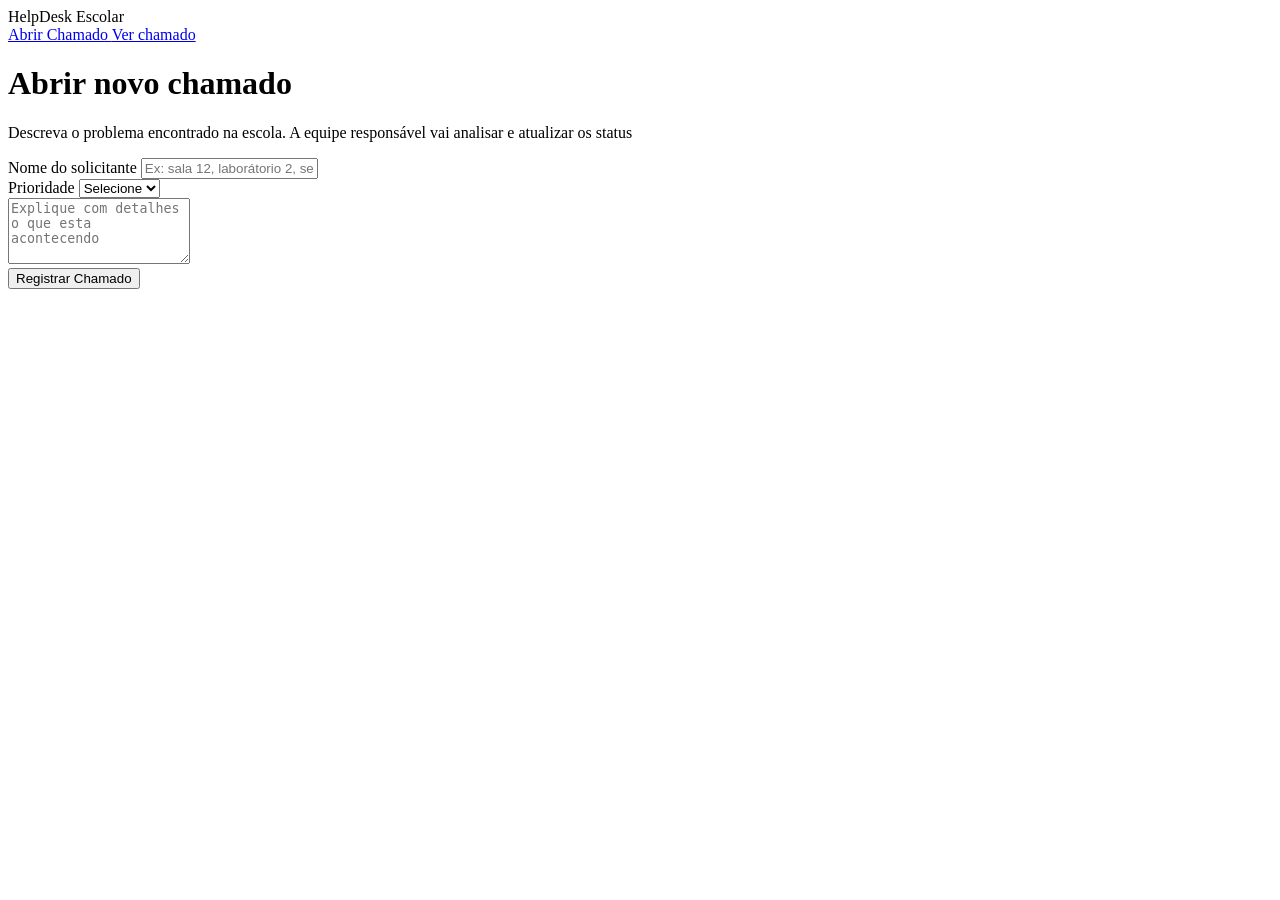
==== index.html @ 27950231 "first commit" ====
<!doctype html>
<html lang="pt-br">
  <head>
    <meta charset="utf-8">
    <meta name="viewport" content="width=device-width, initial-scale=1">
    <title>HelpDesk Escolar - Abrir Chamado</title>
    <link href="style.css" rel="stylesheet" integrity="sha384-sRIl4kxILFvY47J16cr9ZwB07vP4J8+LH7qKQnuqkuIAvNWLzeN8tE5YBujZqJLB" crossorigin="anonymous">
  </head>
  <body>
    <header class="topo">
        <div class="topo">
            <span class="topo conteudo">HelpDesk Escolar</span>
            <nav class="topo-nav">
                <a href="index.html" class="ativo">
                    Abrir Chamado
                </a>
                <a href="chamados.html">Ver chamado</a>
            </nav>
        </div>
    </header>

    <main class="conteudo">
        <div class="cartao">
            <h1>Abrir novo chamado</h1>
            <p class="subtitulo">Descreva o problema encontrado na escola. A equipe responsável vai analisar e atualizar os status</p>
            <form id="form-chamado" novalidate>
                <div class="campo">
                    <label for="setor">Nome do solicitante</label>
                    <input type="text" id="setor" name="setor" placeholder="Ex: sala 12, laborátorio 2, secretaria" required>
                </div>

                <div class="campo">
                    <label for="prioridade">Prioridade</label>
                     <select name="prioridade" id="prioridade" required>
                        <option value="" disabled selected>Selecione</option>
                        <option value="Baixa">Baixa</option>
                        <option value="Média">Média</option>
                        <option value="Alta">Alta</option>
                    </select>
                </div>
                <div class="campo">
                    <label for="Descrição do produto"></label>
                    <textarea name="descricao" id="descricao" rows="4" placeholder="Explique com detalhes o que esta acontecendo" required></textarea>

                </div>
                <button type="submit" class="botao-principal">Registrar Chamado</button>
                <p id="mensagem-status" class="mensagem-status" role="status" aria-live="polite"></p>

            </form>
        </div>
    </main>
    
  </body>
</html>
---- style.css ----
@import url(https://fonts.googleapis.com/css2?family=Space+Grotesk:wght@500;600;700&family=Inter:wght@400;500;600&display=swap);

:root{
--tinta: #1B2430;
--tinta-suave: #4A5568;
--linha: #DDE2E8;
--fundo: #F4F6F8;
--superficie: #FFFFFF;
--sinal: #2F6F5E;
--sinal-fundo: #E7F1EE;
--alerta: #B5502F;
--foco: #2F6F5E;
}

*{
    box-sizing: border-box;
}

body {
    margin: 0;
    font-family: 'inter', system-ui, sans-serif;
    background: var(--fundo);
    color: var(--tinta);
}

h1, .topo-marca{
    font-family: 'Space Grotesk', 'Inter', system-ui, sans-serif;
}

/*Topo*/

.topo{
    background: var(--superficie);
    border-bottom: 1px solid var(--linha);
}

.topo-conteudo{
    max-width: 72px;
    margin: 0 auto;
    padding: 10px 24px;
    display: flex;
    align-items: center;
    justify-content: space-between;
}

.topo-marca{
    font-size: 10px;
    font-weight: 700;
    letter-spacing: -0.01em;
}

.topo.nav{
    display: flex;
    gap: 24px;
}

.topo-nav a{
    color: var(--tinta-suave);
    text-decoration: none;
    font-size: 14px;
    font-weight: 500;
    padding-bottom: 2px solid transparent;
}

.topo-nav a:hover{
    color: var(--tinta);
    border-bottom-color: var(--sinal);
}

/*Conteúdo principal*/

.conteudo{
    max-width: 720px;
    margin: 0 auto;
    padding: 40px 24px 80px;
}

.cartao{
    background: var(--superficie);
    border: 1px solid var(--linha);
    border-radius: 10px;
    padding: 40px;
}

h1{
    font-size: 25px;
    font-weight: 600px;
    margin: 0 0 8px;
    letter-spacing: -0.01em;
}

.subtitulo{
    margin: 0 0 32px;
    color: var(--tinta-suave);
    font-size: 15px;
    line-height: 1.5;
    max-width: 50ch;
}

/*formulario*/

.campo{
    margin-bottom: 20px; 
}

.campo-duplo{
    display: grid;
    grid-template-columns: 1fr 1fr;
    gap:16px;
}

label{
    display: block;
    font-size: 13px;
    color: var(--tinta);
    margin-bottom: 6px;
}

input,
select,
textarea{
    width: 100%;
    padding: 11px 12px;
    border: 1px solid var(--linha);
    border-radius: 7px;
    font-size: 14px;
    font-family: inherit;
    color: var(--tinta);
    background: var(--superficie);
}

input:focus,
select:focus,
textarea:focus{
    outline: none;
    border-color: var(--foco);
    box-shadow: 0 0 0 3px rgba(47, 111, 94, 0.15);
}

textarea{
    resize: vertical;
}

/*Botão*/

.botao-principal{
    width: 100%;
    padding: 13px;
    background: var(--tinta);
    color: var(--superficie);
    border: none;
    border-radius: 7px;
    font-size: 15px;
    font-weight: 60;
    font-family: inherit;
    cursor: pointer;
    margin-top: 8px;
}

.botao-principal:hover{
    background: #2a364a;
}

/* Mensagem de Status */

.mensagem-status{
    min-height: 20px;
    margin: 16px 0 0;
    font-size: 14px;
    font-weight: 500;
}

.mensagem-status.sucesso{
    color: var(--sinal);
}

.mensagem-status.erro{
    color: var(--alerta);
}

/* Responsivo */

@media (max-width: 50px){
    .cartao{
        padding: 24px;
    }

    .campo-duplo{
        grid-template-columns: 1fr;
        gap: 0;
    }
}
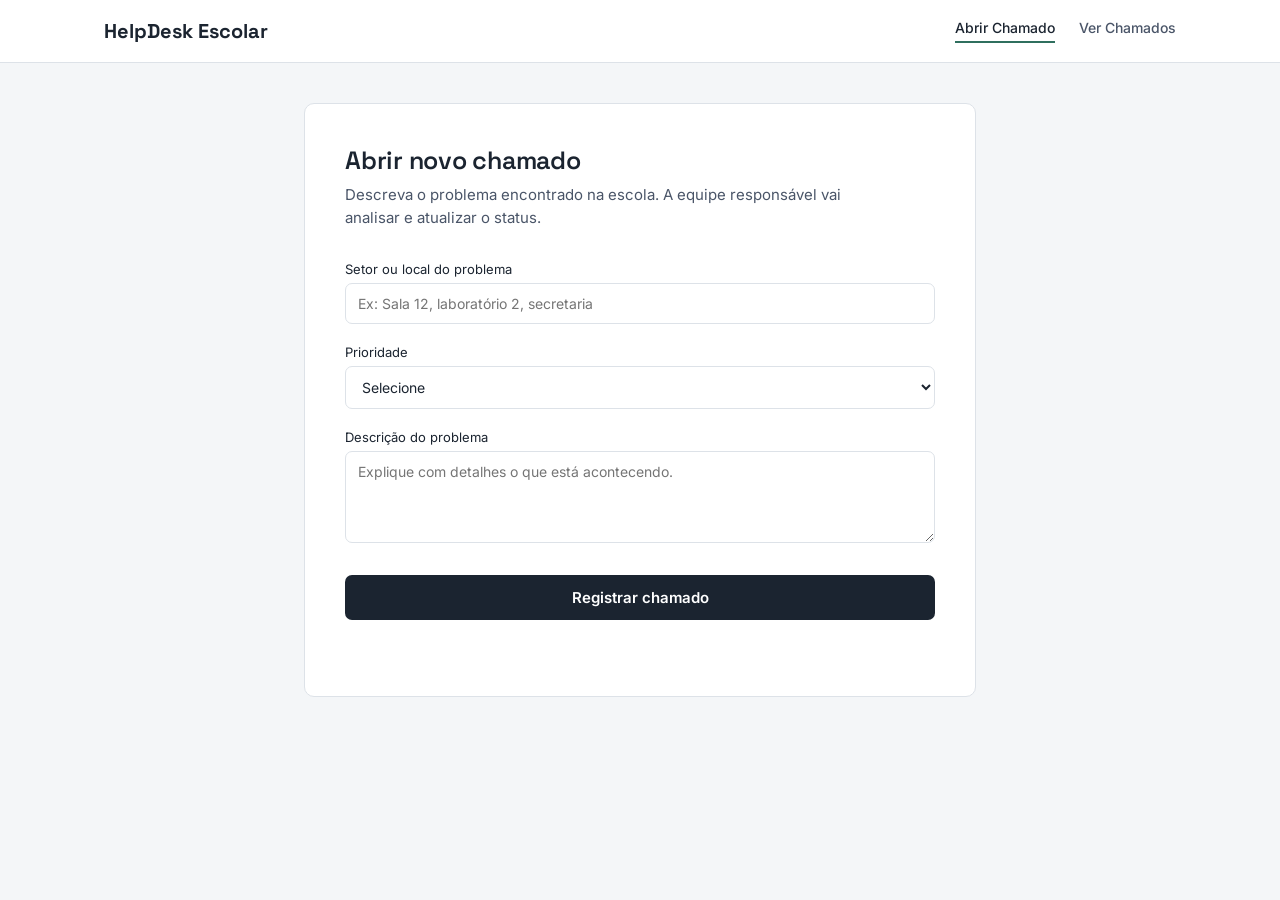
==== commit 8fb5f904: "Primeiro commit" ====
--- a/index.html
+++ b/index.html
@@ -1,20 +1,21 @@
-<!doctype html>
+<!DOCTYPE html>
 <html lang="pt-br">
-  <head>
-    <meta charset="utf-8">
-    <meta name="viewport" content="width=device-width, initial-scale=1">
+<head>
+    <meta charset="UTF-8">
+    <meta name="viewport" content="width=device-width, initial-scale=1.0">
     <title>HelpDesk Escolar - Abrir Chamado</title>
-    <link href="style.css" rel="stylesheet" integrity="sha384-sRIl4kxILFvY47J16cr9ZwB07vP4J8+LH7qKQnuqkuIAvNWLzeN8tE5YBujZqJLB" crossorigin="anonymous">
-  </head>
-  <body>
+    <link rel="stylesheet" href="style.css">
+    <script src="JS/storage.js" defer></script>
+    <script src="app.js" defer></script>
+</head>
+<body>
     <header class="topo">
-        <div class="topo">
-            <span class="topo conteudo">HelpDesk Escolar</span>
+        <div class="topo-conteudo">
+            <span class="topo-marca">HelpDesk Escolar</span>
+
             <nav class="topo-nav">
-                <a href="index.html" class="ativo">
-                    Abrir Chamado
-                </a>
-                <a href="chamados.html">Ver chamado</a>
+                <a href="index.html" class="ativo">Abrir Chamado</a>
+                <a href="chamados.html">Ver Chamados</a>
             </nav>
         </div>
     </header>
@@ -22,33 +23,57 @@
     <main class="conteudo">
         <div class="cartao">
             <h1>Abrir novo chamado</h1>
-            <p class="subtitulo">Descreva o problema encontrado na escola. A equipe responsável vai analisar e atualizar os status</p>
-            <form id="form-chamado" novalidate>
+
+            <p class="subtitulo">
+                Descreva o problema encontrado na escola.
+                A equipe responsável vai analisar e atualizar o status.
+            </p>
+
+            <form id="form-chamado">
                 <div class="campo">
-                    <label for="setor">Nome do solicitante</label>
-                    <input type="text" id="setor" name="setor" placeholder="Ex: sala 12, laborátorio 2, secretaria" required>
+                    <label for="setor">Setor ou local do problema</label>
+                    <input
+                        type="text"
+                        id="setor"
+                        name="setor"
+                        placeholder="Ex: Sala 12, laboratório 2, secretaria"
+                        required
+                    >
                 </div>
 
                 <div class="campo">
                     <label for="prioridade">Prioridade</label>
-                     <select name="prioridade" id="prioridade" required>
+                    <select id="prioridade" name="prioridade" required>
                         <option value="" disabled selected>Selecione</option>
                         <option value="Baixa">Baixa</option>
                         <option value="Média">Média</option>
                         <option value="Alta">Alta</option>
                     </select>
                 </div>
+
                 <div class="campo">
-                    <label for="Descrição do produto"></label>
-                    <textarea name="descricao" id="descricao" rows="4" placeholder="Explique com detalhes o que esta acontecendo" required></textarea>
+                    <label for="descricao">Descrição do problema</label>
+                    <textarea
+                        id="descricao"
+                        name="descricao"
+                        rows="4"
+                        placeholder="Explique com detalhes o que está acontecendo."
+                        required
+                    ></textarea>
+                </div>
 
-                </div>
-                <button type="submit" class="botao-principal">Registrar Chamado</button>
-                <p id="mensagem-status" class="mensagem-status" role="status" aria-live="polite"></p>
+                <button type="submit" class="botao-principal">
+                    Registrar chamado
+                </button>
 
+                <p
+                    id="mensagem-status"
+                    class="mensagem-status"
+                    role="status"
+                    aria-live="polite"
+                ></p>
             </form>
         </div>
     </main>
-    
-  </body>
+</body>
 </html>
--- a/style.css
+++ b/style.css
@@ -1,115 +1,117 @@
-@import url(https://fonts.googleapis.com/css2?family=Space+Grotesk:wght@500;600;700&family=Inter:wght@400;500;600&display=swap);
-
-:root{
---tinta: #1B2430;
---tinta-suave: #4A5568;
---linha: #DDE2E8;
---fundo: #F4F6F8;
---superficie: #FFFFFF;
---sinal: #2F6F5E;
---sinal-fundo: #E7F1EE;
---alerta: #B5502F;
---foco: #2F6F5E;
-}
-
-*{
+@import url('https://fonts.googleapis.com/css2?family=Space+Grotesk:wght@500;600;700&family=Inter:wght@400;500;600&display=swap');
+
+:root {
+    --tinta: #1B2430;
+    --tinta-suave: #4A5568;
+    --linha: #DDE2E8;
+    --fundo: #F4F6F8;
+    --superficie: #FFFFFF;
+    --sinal: #2F6F5E;
+    --sinal-fundo: #E7F1EE;
+    --alerta: #B5502F;
+    --foco: #2F6F5E;
+}
+
+* {
     box-sizing: border-box;
 }
 
 body {
     margin: 0;
-    font-family: 'inter', system-ui, sans-serif;
+    font-family: 'Inter', system-ui, sans-serif;
     background: var(--fundo);
     color: var(--tinta);
 }
 
-h1, .topo-marca{
+h1,
+.topo-marca {
     font-family: 'Space Grotesk', 'Inter', system-ui, sans-serif;
 }
 
-/*Topo*/
-
-.topo{
+/* Cabeçalho */
+
+.topo {
     background: var(--superficie);
     border-bottom: 1px solid var(--linha);
 }
 
-.topo-conteudo{
-    max-width: 72px;
+.topo-conteudo {
+    max-width: 1120px;
     margin: 0 auto;
-    padding: 10px 24px;
+    padding: 18px 24px;
+
     display: flex;
     align-items: center;
     justify-content: space-between;
-}
-
-.topo-marca{
-    font-size: 10px;
+    gap: 20px;
+}
+
+.topo-marca {
+    font-size: 20px;
     font-weight: 700;
-    letter-spacing: -0.01em;
-}
-
-.topo.nav{
+}
+
+.topo-nav {
     display: flex;
     gap: 24px;
 }
 
-.topo-nav a{
+.topo-nav a {
     color: var(--tinta-suave);
     text-decoration: none;
     font-size: 14px;
     font-weight: 500;
-    padding-bottom: 2px solid transparent;
-}
-
-.topo-nav a:hover{
+    padding-bottom: 5px;
+    border-bottom: 2px solid transparent;
+}
+
+.topo-nav a:hover,
+.topo-nav a.ativo {
     color: var(--tinta);
     border-bottom-color: var(--sinal);
 }
 
-/*Conteúdo principal*/
-
-.conteudo{
+/* Conteúdo principal */
+
+.conteudo {
     max-width: 720px;
     margin: 0 auto;
     padding: 40px 24px 80px;
 }
 
-.cartao{
+.conteudo-larga {
+    max-width: 1000px;
+}
+
+.cartao {
     background: var(--superficie);
     border: 1px solid var(--linha);
     border-radius: 10px;
     padding: 40px;
 }
 
-h1{
+h1 {
     font-size: 25px;
-    font-weight: 600px;
+    font-weight: 600;
     margin: 0 0 8px;
     letter-spacing: -0.01em;
 }
 
-.subtitulo{
+.subtitulo {
     margin: 0 0 32px;
     color: var(--tinta-suave);
     font-size: 15px;
     line-height: 1.5;
-    max-width: 50ch;
-}
-
-/*formulario*/
-
-.campo{
-    margin-bottom: 20px; 
-}
-
-.campo-duplo{
-    display: grid;
-    grid-template-columns: 1fr 1fr;
-    gap:16px;
-}
-
-label{
+    max-width: 60ch;
+}
+
+/* Formulário */
+
+.campo {
+    margin-bottom: 20px;
+}
+
+label {
     display: block;
     font-size: 13px;
     color: var(--tinta);
@@ -118,7 +120,7 @@
 
 input,
 select,
-textarea{
+textarea {
     width: 100%;
     padding: 11px 12px;
     border: 1px solid var(--linha);
@@ -131,19 +133,19 @@
 
 input:focus,
 select:focus,
-textarea:focus{
+textarea:focus {
     outline: none;
     border-color: var(--foco);
     box-shadow: 0 0 0 3px rgba(47, 111, 94, 0.15);
 }
 
-textarea{
+textarea {
     resize: vertical;
 }
 
-/*Botão*/
-
-.botao-principal{
+/* Botão */
+
+.botao-principal {
     width: 100%;
     padding: 13px;
     background: var(--tinta);
@@ -151,42 +153,187 @@
     border: none;
     border-radius: 7px;
     font-size: 15px;
-    font-weight: 60;
+    font-weight: 600;
     font-family: inherit;
     cursor: pointer;
     margin-top: 8px;
 }
 
-.botao-principal:hover{
-    background: #2a364a;
-}
-
-/* Mensagem de Status */
-
-.mensagem-status{
+.botao-principal:hover {
+    background: #2A364A;
+}
+
+/* Mensagem de status */
+
+.mensagem-status {
     min-height: 20px;
     margin: 16px 0 0;
     font-size: 14px;
     font-weight: 500;
 }
 
-.mensagem-status.sucesso{
+.mensagem-status.sucesso {
     color: var(--sinal);
 }
 
-.mensagem-status.erro{
+.mensagem-status.erro {
     color: var(--alerta);
 }
 
-/* Responsivo */
-
-@media (max-width: 50px){
-    .cartao{
+/* Cabeçalho da listagem */
+
+.cabecalho-lista {
+    display: flex;
+    align-items: flex-end;
+    justify-content: space-between;
+    gap: 24px;
+    margin-bottom: 30px;
+}
+
+.cabecalho-lista .subtitulo {
+    margin-bottom: 0;
+}
+
+.campo-filtro {
+    min-width: 190px;
+    margin-bottom: 0;
+}
+
+/* Lista de chamados */
+
+.lista-chamados {
+    display: grid;
+    gap: 16px;
+}
+
+.cartao-chamado {
+    background: var(--superficie);
+    border: 1px solid var(--linha);
+    border-radius: 10px;
+    padding: 24px;
+}
+
+.cartao-chamado-topo {
+    display: flex;
+    justify-content: space-between;
+    align-items: center;
+    gap: 12px;
+    margin-bottom: 18px;
+}
+
+.numero-chamado {
+    font-size: 14px;
+    font-weight: 600;
+    color: var(--tinta-suave);
+}
+
+.badge-prioridade {
+    padding: 5px 10px;
+    border-radius: 20px;
+    font-size: 12px;
+    font-weight: 600;
+}
+
+.prioridade-baixa {
+    background: #E7F1EE;
+    color: #2F6F5E;
+}
+
+.prioridade-média {
+    background: #FFF2D8;
+    color: #946200;
+}
+
+.prioridade-alta {
+    background: #FCE8E5;
+    color: #B5502F;
+}
+
+.titulo-chamado {
+    font-size: 18px;
+    margin: 0 0 10px;
+}
+
+.descricao-chamado {
+    color: var(--tinta-suave);
+    font-size: 14px;
+    line-height: 1.6;
+    white-space: pre-wrap;
+    overflow-wrap: anywhere;
+    margin: 0 0 16px;
+}
+
+.data-chamado {
+    display: block;
+    color: var(--tinta-suave);
+    font-size: 12px;
+    margin-bottom: 20px;
+}
+
+.rodape-chamado {
+    display: flex;
+    align-items: center;
+    justify-content: space-between;
+    gap: 16px;
+    border-top: 1px solid var(--linha);
+    padding-top: 16px;
+}
+
+.rotulo-status {
+    margin: 0;
+    font-weight: 600;
+}
+
+.select-status {
+    max-width: 190px;
+}
+
+/* Mensagem quando não há chamados */
+
+.mensagem-vazia {
+    text-align: center;
+    color: var(--tinta-suave);
+    background: var(--superficie);
+    border: 1px solid var(--linha);
+    border-radius: 10px;
+    padding: 30px;
+}
+
+/* Responsividade */
+
+@media (max-width: 600px) {
+    .topo-conteudo {
+        flex-direction: column;
+        align-items: flex-start;
+    }
+
+    .topo-nav {
+        gap: 18px;
+    }
+
+    .conteudo {
+        padding: 24px 16px 50px;
+    }
+
+    .cartao {
         padding: 24px;
     }
 
-    .campo-duplo{
-        grid-template-columns: 1fr;
-        gap: 0;
+    .cabecalho-lista {
+        flex-direction: column;
+        align-items: stretch;
+    }
+
+    .campo-filtro {
+        width: 100%;
+    }
+
+    .rodape-chamado {
+        align-items: flex-start;
+        flex-direction: column;
+    }
+
+    .select-status {
+        max-width: none;
     }
 }
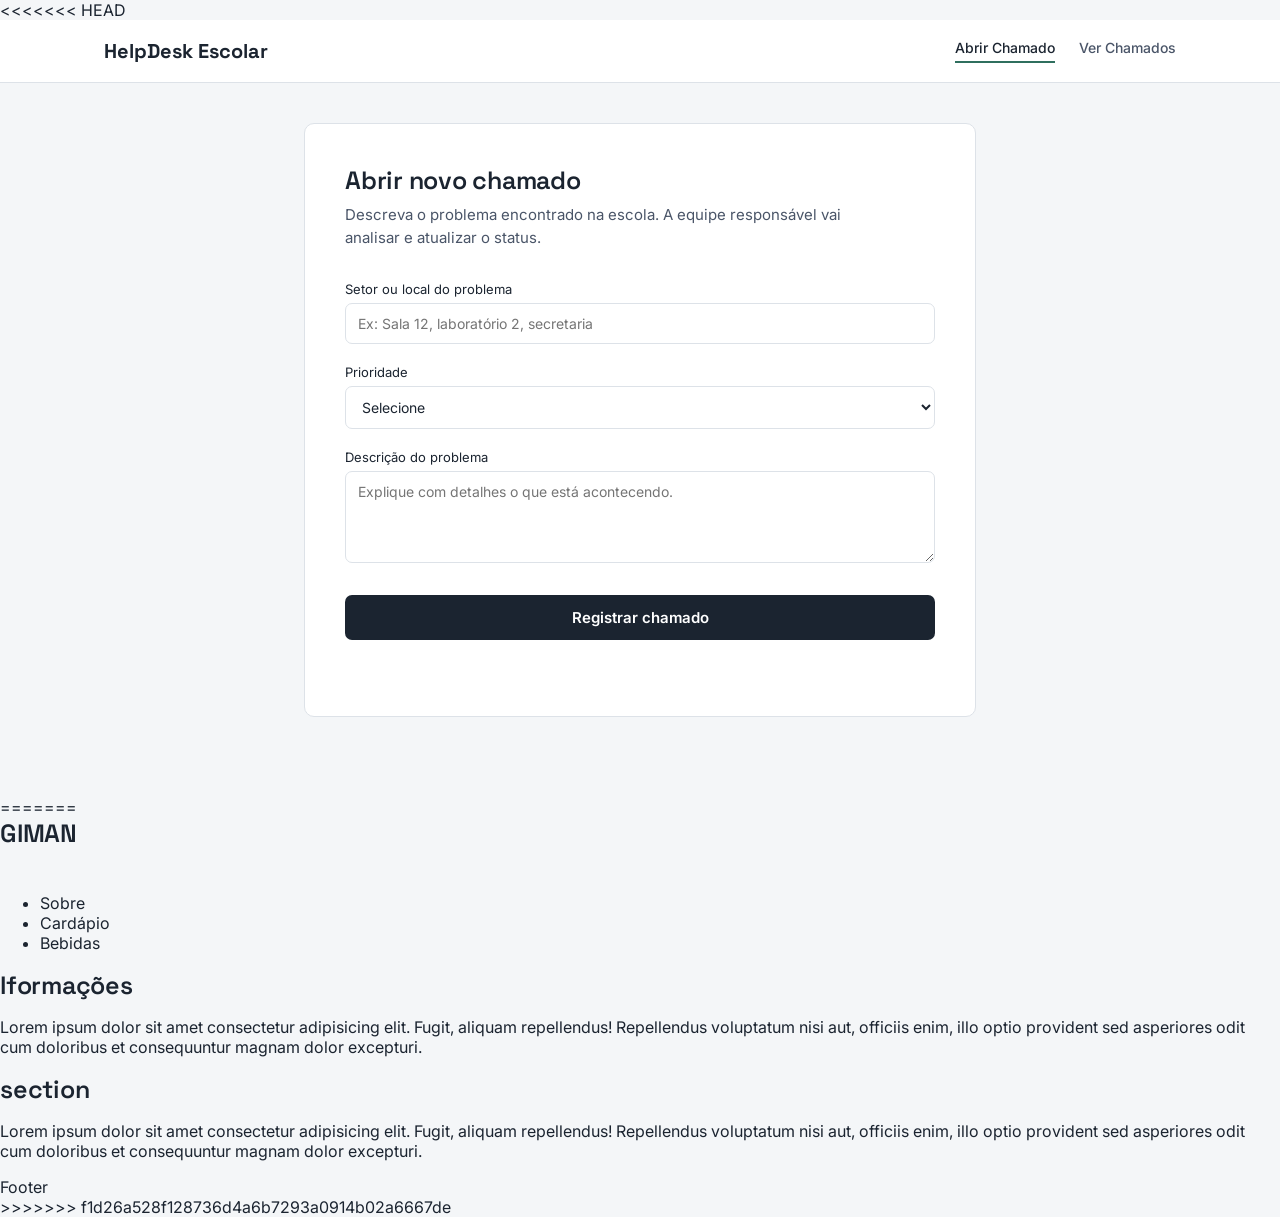
==== commit 491b36e0: "Primeira versão" ====
--- a/index.html
+++ b/index.html
@@ -3,6 +3,7 @@
 <head>
     <meta charset="UTF-8">
     <meta name="viewport" content="width=device-width, initial-scale=1.0">
+<<<<<<< HEAD
     <title>HelpDesk Escolar - Abrir Chamado</title>
     <link rel="stylesheet" href="style.css">
     <script src="JS/storage.js" defer></script>
@@ -75,5 +76,36 @@
             </form>
         </div>
     </main>
+=======
+    <link rel="stylesheet" href="style.css">
+    <title>Trabalho</title>
+</head>
+<body>
+    <header>
+        <h1>GIMAN</h1>
+        <img src="C:\Users\SEEMG\Downloads\WhatsApp Image 2026-03-26 at 10.54.30.jpeg" alt="">
+    </header>
+    <nav>
+        <ul>
+            <li><a href="index.html"></a>Sobre</li>
+            <li><a href="comida.html"></a>Cardápio</li>
+            <li><a href="bebidas.html"></a>Bebidas</li>
+        </ul>
+    </nav>
+    <main>
+        <div>
+            <section>
+                <h1>Iformações</h1>
+                <p>Lorem ipsum dolor sit amet consectetur adipisicing elit. Fugit, aliquam repellendus! Repellendus voluptatum nisi aut, officiis enim, illo optio provident sed asperiores odit cum doloribus et consequuntur magnam dolor excepturi.</p>
+            </section>
+            <section>
+                <h1>section</h1>
+                <p>Lorem ipsum dolor sit amet consectetur adipisicing elit. Fugit, aliquam repellendus! Repellendus voluptatum nisi aut, officiis enim, illo optio provident sed asperiores odit cum doloribus et consequuntur magnam dolor excepturi.</p>
+
+            </section>
+        </div>
+    </main>
+    <footer>Footer</footer>
+>>>>>>> f1d26a528f128736d4a6b7293a0914b02a6667de
 </body>
 </html>
